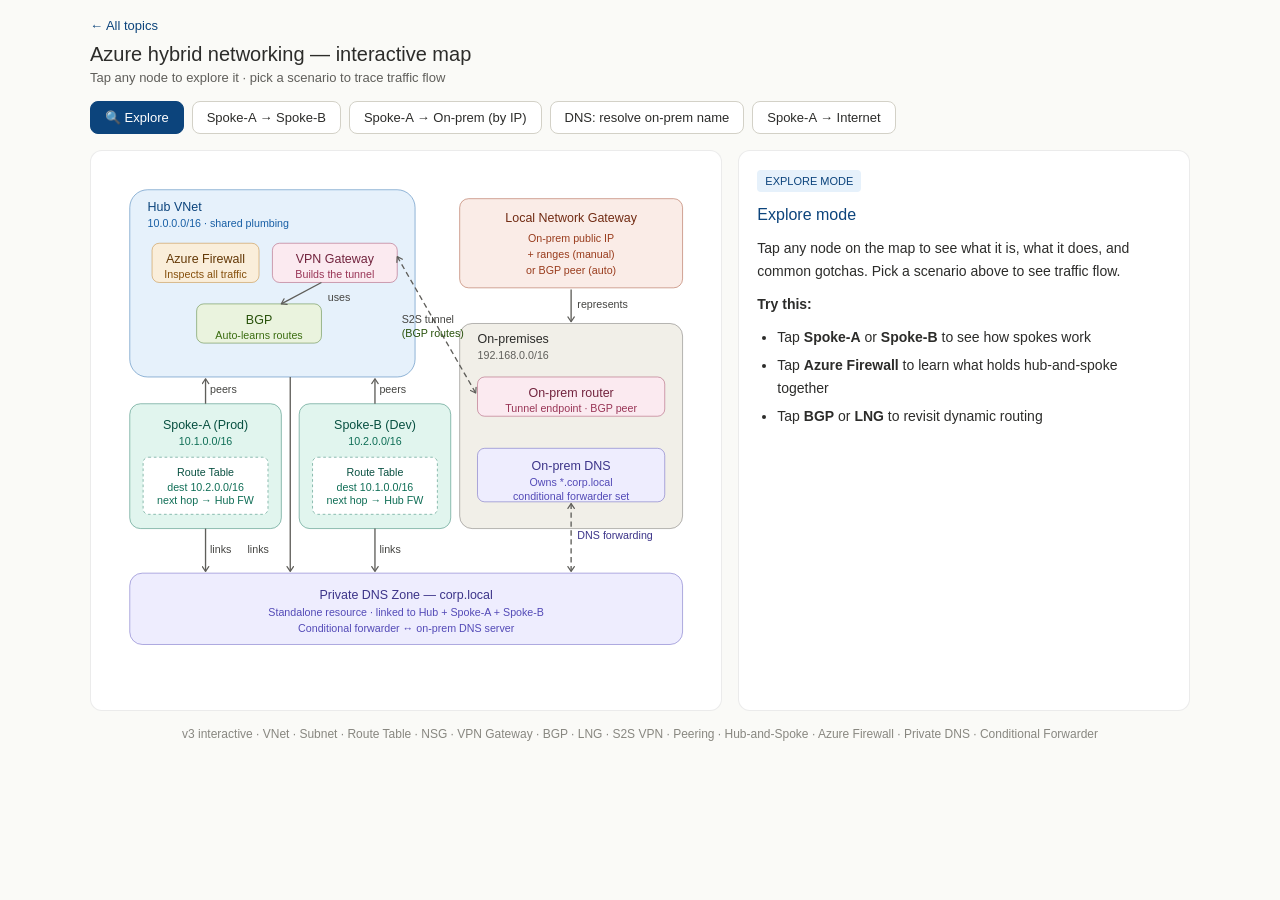
==== topics/hybrid-networking/index.html @ cf5186cf "Refactor prototype into multi-file project structure Splits the single-file HTML prototype into a cl" ====
<!DOCTYPE html>
<html lang="en">
<head>
  <meta charset="UTF-8">
  <meta name="viewport" content="width=device-width, initial-scale=1">
  <title>Azure Hybrid Networking — Interactive Map</title>
  <link rel="stylesheet" href="../../styles.css">
</head>
<body>

<header>
  <a class="back-link" href="../../index.html">← All topics</a>
  <h1>Azure hybrid networking — interactive map</h1>
  <p class="subtitle">Tap any node to explore it · pick a scenario to trace traffic flow</p>
</header>

<div class="controls" id="controls">
  <button class="scenario-btn active" data-scenario="explore">🔍 Explore</button>
  <button class="scenario-btn" data-scenario="spoke-to-spoke">Spoke-A → Spoke-B</button>
  <button class="scenario-btn" data-scenario="spoke-to-onprem">Spoke-A → On-prem (by IP)</button>
  <button class="scenario-btn" data-scenario="dns-resolution">DNS: resolve on-prem name</button>
  <button class="scenario-btn" data-scenario="internet-out">Spoke-A → Internet</button>
</div>

<main>
  <div class="map-container">
    <div id="map-container"></div>
  </div>
  <aside class="panel" id="panel">
    <span class="tag">START HERE</span>
    <h2>Welcome 👋</h2>
    <p>This map shows a complete Azure hybrid networking setup — hub-and-spoke topology connected to on-premises.</p>
    <p><strong>What to try:</strong></p>
    <ul>
      <li><strong>Tap any node</strong> to see what it is, what it does, and common gotchas</li>
      <li><strong>Pick a scenario</strong> above to watch traffic flow lit up in real time</li>
    </ul>
    <div class="tip">💡 Tip: Start with the <strong>"Spoke-A → Spoke-B"</strong> scenario — it reveals the trick that makes hub-and-spoke actually work.</div>
  </aside>
</main>

<p class="legend-tiny">v3 interactive · VNet · Subnet · Route Table · NSG · VPN Gateway · BGP · LNG · S2S VPN · Peering · Hub-and-Spoke · Azure Firewall · Private DNS · Conditional Forwarder</p>

<script src="data/nodes.js"></script>
<script src="data/scenarios.js"></script>
<script src="js/map.js"></script>
<script src="js/interactions.js"></script>
<script>
  loadMap('map-container', 'maps/hybrid-networking.svg')
    .then(svg => initInteractions(svg))
    .catch(err => {
      document.getElementById('map-container').innerHTML =
        '<p style="padding:16px;color:#993C1D">Failed to load map. Make sure you\'re serving the files over HTTP — see the README for instructions.</p>';
      console.error(err);
    });
</script>

</body>
</html>
---- styles.css ----
* { box-sizing: border-box; }
body {
  font-family: -apple-system, BlinkMacSystemFont, "Segoe UI", sans-serif;
  background: #fafaf7;
  color: #2c2c2a;
  margin: 0;
  padding: 16px;
  -webkit-tap-highlight-color: transparent;
}

/* ── Topic index ── */
.site-header {
  max-width: 860px;
  margin: 0 auto 32px;
  padding-top: 24px;
}
.site-header h1 { font-size: 22px; font-weight: 500; margin: 0 0 6px; }
.site-header p  { font-size: 14px; color: #5f5e5a; margin: 0; }

.topic-grid {
  max-width: 860px;
  margin: 0 auto;
  display: grid;
  grid-template-columns: repeat(auto-fill, minmax(260px, 1fr));
  gap: 16px;
}

.topic-card {
  display: block;
  background: #fff;
  border: 1px solid rgba(0,0,0,0.08);
  border-radius: 14px;
  padding: 22px 22px 18px;
  text-decoration: none;
  color: inherit;
  transition: box-shadow 0.15s, border-color 0.15s;
}
.topic-card:hover {
  border-color: #185FA5;
  box-shadow: 0 2px 12px rgba(12,68,124,0.10);
}
.topic-card__icon { font-size: 28px; margin-bottom: 10px; }
.topic-card__title { font-size: 16px; font-weight: 500; margin: 0 0 6px; color: #0C447C; }
.topic-card__desc  { font-size: 13px; line-height: 1.55; color: #5f5e5a; margin: 0 0 12px; }
.topic-card__badge {
  display: inline-block;
  font-size: 11px;
  font-weight: 500;
  padding: 2px 8px;
  border-radius: 4px;
  background: #E6F1FB;
  color: #0C447C;
}

.site-footer {
  max-width: 860px;
  margin: 40px auto 0;
  font-size: 12px;
  color: #888780;
  text-align: center;
  padding-bottom: 24px;
}

/* ── Topic learning page ── */
header {
  max-width: 1100px;
  margin: 0 auto 16px;
}
h1 { font-size: 20px; font-weight: 500; margin: 0 0 4px; }
.subtitle { font-size: 13px; color: #5f5e5a; margin: 0; }

.back-link {
  display: inline-block;
  font-size: 13px;
  color: #0C447C;
  text-decoration: none;
  margin-bottom: 10px;
}
.back-link:hover { text-decoration: underline; }

.controls {
  max-width: 1100px;
  margin: 0 auto 16px;
  display: flex;
  flex-wrap: wrap;
  gap: 8px;
}
.scenario-btn {
  font-family: inherit;
  font-size: 13px;
  font-weight: 500;
  padding: 8px 14px;
  border: 1px solid #d3d1c7;
  background: #fff;
  color: #2c2c2a;
  border-radius: 8px;
  cursor: pointer;
  transition: all 0.15s;
  white-space: nowrap;
}
.scenario-btn:hover { border-color: #888780; background: #f1efe8; }
.scenario-btn.active {
  background: #0C447C;
  border-color: #0C447C;
  color: #fff;
}

main {
  max-width: 1100px;
  margin: 0 auto;
  display: grid;
  grid-template-columns: 1.4fr 1fr;
  gap: 16px;
}
@media (max-width: 880px) {
  main { grid-template-columns: 1fr; }
}

.map-container {
  background: #fff;
  border: 1px solid rgba(0,0,0,0.08);
  border-radius: 12px;
  padding: 12px;
  overflow: hidden;
}
.map-container svg { width: 100%; height: auto; display: block; }

.panel {
  background: #fff;
  border: 1px solid rgba(0,0,0,0.08);
  border-radius: 12px;
  padding: 18px;
  font-size: 14px;
  line-height: 1.65;
  color: #2c2c2a;
  min-height: 320px;
}
.panel h2 {
  font-size: 16px;
  font-weight: 500;
  margin: 0 0 8px;
  color: #0C447C;
}
.panel .tag {
  display: inline-block;
  font-size: 11px;
  font-weight: 500;
  padding: 2px 8px;
  border-radius: 4px;
  margin-bottom: 10px;
  background: #E6F1FB;
  color: #0C447C;
}
.panel p { margin: 0 0 10px; }
.panel ol, .panel ul { margin: 0 0 10px; padding-left: 20px; }
.panel li { margin-bottom: 5px; }
.panel code {
  background: #f1efe8;
  padding: 1px 5px;
  border-radius: 3px;
  font-size: 12.5px;
  color: #444441;
}
.panel .gotcha {
  background: #FAEEDA;
  border-left: 3px solid #BA7517;
  padding: 8px 12px;
  border-radius: 0 6px 6px 0;
  margin-top: 10px;
  font-size: 13px;
  color: #633806;
}
.panel .tip {
  background: #EAF3DE;
  border-left: 3px solid #639922;
  padding: 8px 12px;
  border-radius: 0 6px 6px 0;
  margin-top: 10px;
  font-size: 13px;
  color: #27500A;
}

.clickable { cursor: pointer; transition: opacity 0.25s, filter 0.25s; }
.clickable:hover rect { filter: brightness(0.96); }
.clickable.selected rect { stroke-width: 2.5 !important; }
.clickable.dimmed { opacity: 0.22; }
.clickable.highlighted rect { stroke-width: 2.5 !important; }

.arrow-line { transition: opacity 0.25s; }
.arrow-line.dimmed { opacity: 0.15; }
.arrow-line.flowing {
  stroke: #0C447C !important;
  stroke-width: 2.5 !important;
  stroke-dasharray: 8 4 !important;
  animation: flow 0.8s linear infinite;
}
@keyframes flow {
  to { stroke-dashoffset: -24; }
}

.arrow-label { transition: opacity 0.25s; }
.arrow-label.dimmed { opacity: 0.2; }
.arrow-label.highlighted { font-weight: 500; fill: #0C447C; }

.legend-tiny {
  max-width: 1100px;
  margin: 14px auto 0;
  font-size: 12px;
  color: #888780;
  text-align: center;
  line-height: 1.6;
}

text { font-family: inherit; pointer-events: none; }
.t   { font-size: 14px; font-weight: 400; }
.ts  { font-size: 12px; font-weight: 400; }
.th  { font-size: 14px; font-weight: 500; }
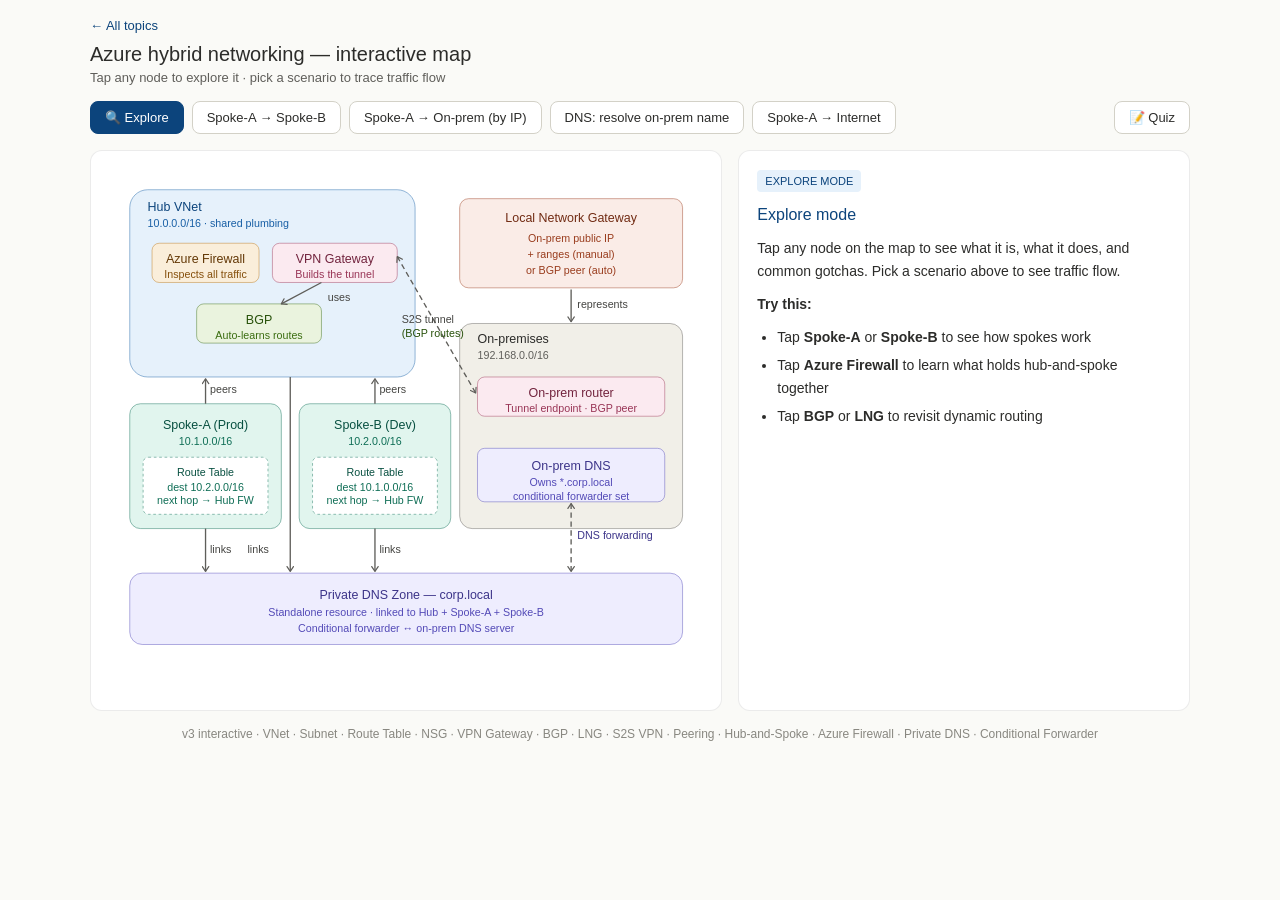
==== commit 990f2377: "Add Quiz mode to hybrid networking topic 10 multiple-choice questions covering key concepts: BGP, Lo" ====
--- a/topics/hybrid-networking/index.html
+++ b/topics/hybrid-networking/index.html
@@ -20,6 +20,7 @@
   <button class="scenario-btn" data-scenario="spoke-to-onprem">Spoke-A → On-prem (by IP)</button>
   <button class="scenario-btn" data-scenario="dns-resolution">DNS: resolve on-prem name</button>
   <button class="scenario-btn" data-scenario="internet-out">Spoke-A → Internet</button>
+  <button id="quiz-btn" class="scenario-btn" style="margin-left:auto">📝 Quiz</button>
 </div>
 
 <main>
@@ -43,11 +44,20 @@
 
 <script src="data/nodes.js"></script>
 <script src="data/scenarios.js"></script>
+<script src="data/quiz.js"></script>
 <script src="js/map.js"></script>
 <script src="js/interactions.js"></script>
+<script src="js/quiz.js"></script>
 <script>
   loadMap('map-container', 'maps/hybrid-networking.svg')
-    .then(svg => initInteractions(svg))
+    .then(svg => {
+      initInteractions(svg);
+      document.getElementById('quiz-btn').addEventListener('click', () => {
+        startQuiz(svg, () => {
+          document.querySelector('[data-scenario="explore"]').click();
+        });
+      });
+    })
     .catch(err => {
       document.getElementById('map-container').innerHTML =
         '<p style="padding:16px;color:#993C1D">Failed to load map. Make sure you\'re serving the files over HTTP — see the README for instructions.</p>';
--- a/styles.css
+++ b/styles.css
@@ -215,3 +215,49 @@
 .t   { font-size: 14px; font-weight: 400; }
 .ts  { font-size: 12px; font-weight: 400; }
 .th  { font-size: 14px; font-weight: 500; }
+
+/* ── Quiz mode ── */
+.controls.quiz-active .scenario-btn { opacity: 0.35; pointer-events: none; }
+
+.quiz-header { display: flex; align-items: center; gap: 8px; margin-bottom: 12px; flex-wrap: wrap; }
+.quiz-progress { font-size: 12px; color: #5f5e5a; }
+.quiz-score-inline { font-size: 12px; color: #5f5e5a; margin-left: auto; }
+.quiz-question { font-size: 15px; font-weight: 500; margin: 0 0 14px; line-height: 1.5; }
+
+.quiz-options { display: grid; grid-template-columns: 1fr 1fr; gap: 8px; margin-bottom: 12px; }
+.quiz-option {
+  font-family: inherit;
+  font-size: 13px;
+  padding: 10px 12px;
+  border: 1px solid #d3d1c7;
+  background: #fff;
+  border-radius: 8px;
+  cursor: pointer;
+  text-align: left;
+  line-height: 1.4;
+  transition: all 0.15s;
+}
+.quiz-option:hover:not(:disabled) { border-color: #0C447C; background: #E6F1FB; }
+.quiz-option.correct { background: #EAF3DE; border-color: #639922; color: #27500A; font-weight: 500; }
+.quiz-option.wrong   { background: #FAEEDA; border-color: #BA7517; color: #633806; }
+.quiz-option:disabled { cursor: default; }
+
+.quiz-next-btn {
+  font-family: inherit;
+  font-size: 13px;
+  font-weight: 500;
+  padding: 9px 18px;
+  background: #0C447C;
+  color: #fff;
+  border: none;
+  border-radius: 8px;
+  cursor: pointer;
+  margin-top: 10px;
+  transition: background 0.15s;
+}
+.quiz-next-btn:hover { background: #185FA5; }
+
+.quiz-result-score { font-size: 28px; font-weight: 600; color: #0C447C; margin: 6px 0 8px; }
+.quiz-result-bar { height: 8px; background: #f1efe8; border-radius: 4px; margin: 12px 0 16px; overflow: hidden; }
+.quiz-result-fill { height: 100%; background: #639922; border-radius: 4px; transition: width 0.6s ease; }
+.quiz-result-actions { display: flex; gap: 8px; flex-wrap: wrap; }
